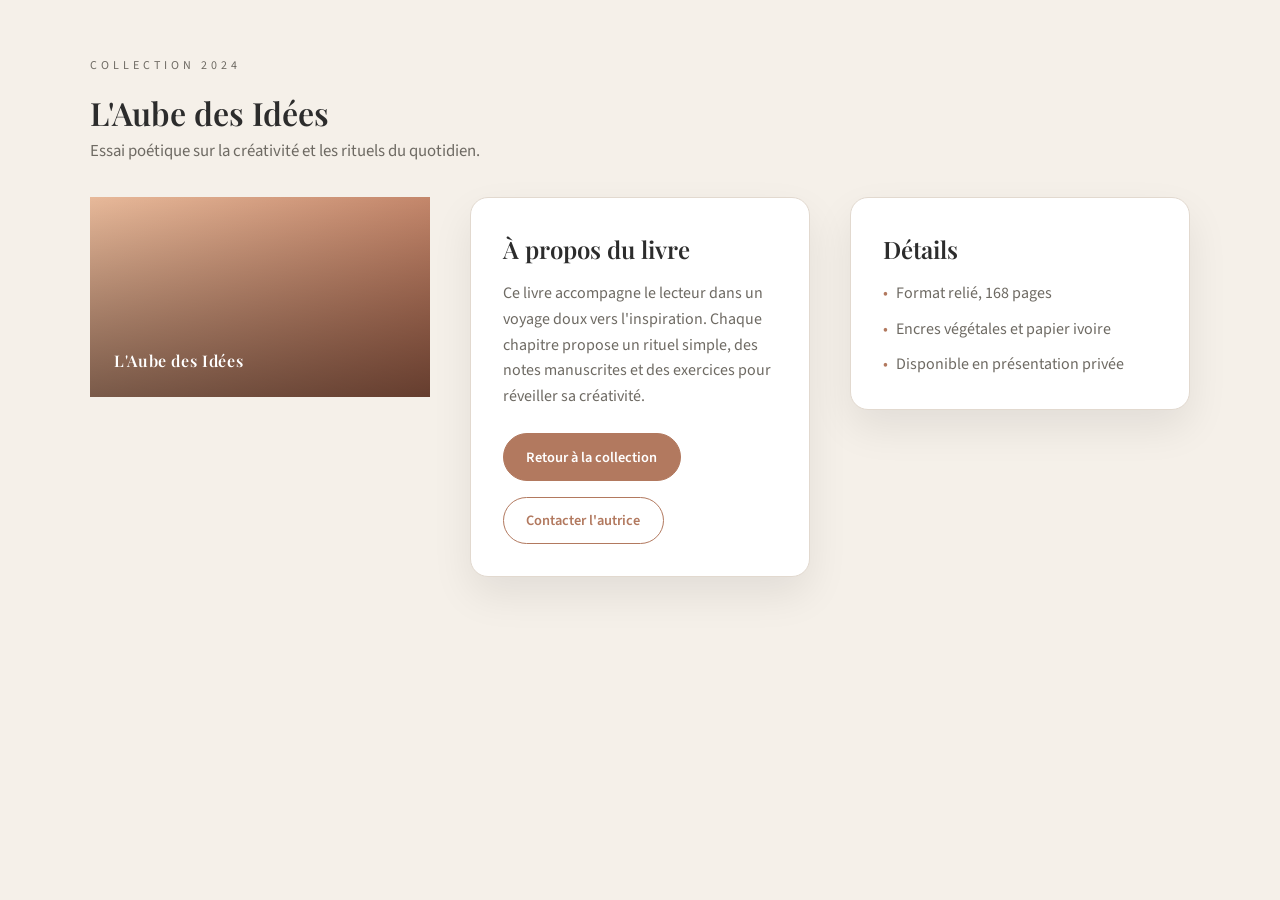
==== book-aube.html @ 6e422a19 "Normalize relative links for static hosting" ====
<!DOCTYPE html>
<html lang="en">
  <head>
    <meta charset="UTF-8" />
    <meta name="viewport" content="width=device-width, initial-scale=1.0" />
    <title>L'Aube des Idées | Book Detail</title>
    <link rel="stylesheet" href="./styles.css" />
    <link rel="preconnect" href="https://fonts.googleapis.com" />
    <link rel="preconnect" href="https://fonts.gstatic.com" crossorigin />
    <link
      href="https://fonts.googleapis.com/css2?family=Playfair+Display:wght@400;600&family=Source+Sans+3:wght@300;400;600&display=swap"
      rel="stylesheet"
    />
  </head>
  <body>
    <header class="detail-header">
      <div class="wrapper">
        <p class="eyebrow">Collection 2024</p>
        <h1>L'Aube des Idées</h1>
        <p class="subhead">Essai poétique sur la créativité et les rituels du quotidien.</p>
      </div>
    </header>

    <main class="wrapper">
      <section class="detail-grid">
        <div class="book-cover cover-aube" aria-hidden="true">
          <span class="cover-label">L'Aube des Idées</span>
        </div>
        <div class="detail-card">
          <h2>À propos du livre</h2>
          <p>
            Ce livre accompagne le lecteur dans un voyage doux vers l'inspiration. Chaque chapitre
            propose un rituel simple, des notes manuscrites et des exercices pour réveiller sa
            créativité.
          </p>
          <div class="detail-actions">
            <a class="button primary" href="./index.html">Retour à la collection</a>
            <a class="button" href="mailto:bonjour@example.com">Contacter l'autrice</a>
          </div>
        </div>
        <div class="detail-card">
          <h2>Détails</h2>
          <ul class="note-list">
            <li>Format relié, 168 pages</li>
            <li>Encres végétales et papier ivoire</li>
            <li>Disponible en présentation privée</li>
          </ul>
        </div>
      </section>
    </main>
  </body>
</html>
---- styles.css ----
:root {
  color-scheme: light;
  --cream: #f5f0e9;
  --ink: #2c2c2c;
  --muted: #6e6a63;
  --accent: #b2795f;
  --border: #e2d9cf;
  --card-bg: #ffffff;
  --shadow: 0 18px 40px rgba(0, 0, 0, 0.08);
}

* {
  box-sizing: border-box;
  margin: 0;
  padding: 0;
}

body {
  font-family: "Source Sans 3", sans-serif;
  background: var(--cream);
  color: var(--ink);
  line-height: 1.6;
}

h1,
h2 {
  font-family: "Playfair Display", serif;
  font-weight: 600;
}

.wrapper {
  width: min(1100px, 92vw);
  margin: 0 auto;
}

.site-header {
  padding: 4rem 0 2.5rem;
  border-bottom: 1px solid var(--border);
}

.eyebrow {
  text-transform: uppercase;
  letter-spacing: 0.25rem;
  font-size: 0.75rem;
  color: var(--muted);
  margin-bottom: 0.75rem;
}

.site-header h1 {
  font-size: clamp(2.4rem, 4vw, 3.4rem);
  margin-bottom: 1rem;
}

.subhead {
  max-width: 640px;
  color: var(--muted);
  font-size: 1.05rem;
}

.page-layout {
  display: grid;
  grid-template-columns: minmax(220px, 260px) 1fr;
  gap: 2.5rem;
  padding: 2.5rem 0 4rem;
  align-items: start;
}

.filter-panel {
  background: var(--card-bg);
  border-radius: 20px;
  border: 1px solid var(--border);
  padding: 1.8rem;
  box-shadow: var(--shadow);
  display: grid;
  gap: 1.5rem;
}

.filter-panel h2 {
  font-size: 1.1rem;
  font-family: "Playfair Display", serif;
  margin-bottom: 0.4rem;
}

.filter-panel ul {
  list-style: none;
  display: grid;
  gap: 0.5rem;
  color: var(--muted);
}

.panel-note {
  background: var(--cream);
  border-radius: 14px;
  padding: 1rem;
  color: var(--muted);
  font-size: 0.95rem;
}

.collection {
  display: grid;
  gap: 1.5rem;
}

.collection-header {
  display: flex;
  justify-content: space-between;
  color: var(--muted);
  font-size: 0.95rem;
  text-transform: uppercase;
  letter-spacing: 0.08rem;
}

.card-grid {
  display: grid;
  grid-template-columns: repeat(auto-fit, minmax(230px, 1fr));
  gap: 2rem;
}

.book-card {
  background: var(--card-bg);
  border-radius: 18px;
  border: 1px solid var(--border);
  box-shadow: var(--shadow);
  overflow: hidden;
  transition: transform 0.3s ease, box-shadow 0.3s ease;
}

.book-card:hover {
  transform: translateY(-6px);
  box-shadow: 0 25px 50px rgba(0, 0, 0, 0.12);
}

.card-link {
  color: inherit;
  text-decoration: none;
  display: flex;
  flex-direction: column;
  height: 100%;
}

.book-cover {
  height: 200px;
  display: flex;
  align-items: flex-end;
  padding: 1.5rem;
  color: #fff;
  font-weight: 600;
  font-family: "Playfair Display", serif;
  letter-spacing: 0.04rem;
  position: relative;
}

.book-cover::after {
  content: "";
  position: absolute;
  inset: 0;
  background: linear-gradient(180deg, rgba(0, 0, 0, 0.05), rgba(0, 0, 0, 0.45));
}

.cover-label {
  position: relative;
  z-index: 1;
}

.cover-aube {
  background: linear-gradient(135deg, #f4c3a2, #b86f54);
}

.cover-brise {
  background: linear-gradient(135deg, #9bc9c0, #3d6d66);
}

.cover-constellations {
  background: linear-gradient(135deg, #b7b7e1, #54547a);
}

.cover-escale {
  background: linear-gradient(135deg, #a0b8e0, #37558f);
}

.cover-jardin {
  background: linear-gradient(135deg, #c6d7a4, #6a7b3d);
}

.cover-vela {
  background: linear-gradient(135deg, #f0d3c2, #91514d);
}

.cover-secret {
  background: linear-gradient(135deg, #f0c5d6, #8c4a6a);
}

.card-body {
  padding: 1.5rem;
  display: grid;
  gap: 0.85rem;
}

.card-body h2 {
  font-size: 1.4rem;
}

.card-body p {
  color: var(--muted);
  font-size: 0.98rem;
}

.cta {
  color: var(--accent);
  font-weight: 600;
  text-transform: uppercase;
  font-size: 0.8rem;
  letter-spacing: 0.08rem;
}

.site-footer {
  padding: 2rem 0 3rem;
  border-top: 1px solid var(--border);
  color: var(--muted);
  font-size: 0.95rem;
}

.detail-header {
  padding: 3.5rem 0 2rem;
}

.detail-grid {
  display: grid;
  grid-template-columns: repeat(auto-fit, minmax(260px, 1fr));
  gap: 2.5rem;
  align-items: start;
}

.detail-card {
  border-radius: 18px;
  border: 1px solid var(--border);
  background: var(--card-bg);
  padding: 2rem;
  box-shadow: var(--shadow);
}

.detail-card h2 {
  margin-bottom: 0.8rem;
}

.detail-card p {
  color: var(--muted);
}

.detail-actions {
  margin-top: 1.5rem;
  display: flex;
  gap: 1rem;
  flex-wrap: wrap;
}

.button {
  display: inline-flex;
  align-items: center;
  justify-content: center;
  padding: 0.7rem 1.4rem;
  border-radius: 999px;
  border: 1px solid var(--accent);
  color: var(--accent);
  text-decoration: none;
  font-weight: 600;
  font-size: 0.9rem;
}

.button.primary {
  background: var(--accent);
  color: #fff;
}

.note-list {
  list-style: none;
  display: grid;
  gap: 0.6rem;
  color: var(--muted);
  padding-left: 0;
}

.note-list li::before {
  content: "•";
  color: var(--accent);
  margin-right: 0.5rem;
}

@media (max-width: 640px) {
  .site-header {
    padding-top: 3rem;
  }

  .page-layout {
    grid-template-columns: 1fr;
  }

  .collection-header {
    flex-direction: column;
    gap: 0.4rem;
  }

  .book-cover {
    height: 180px;
  }
}
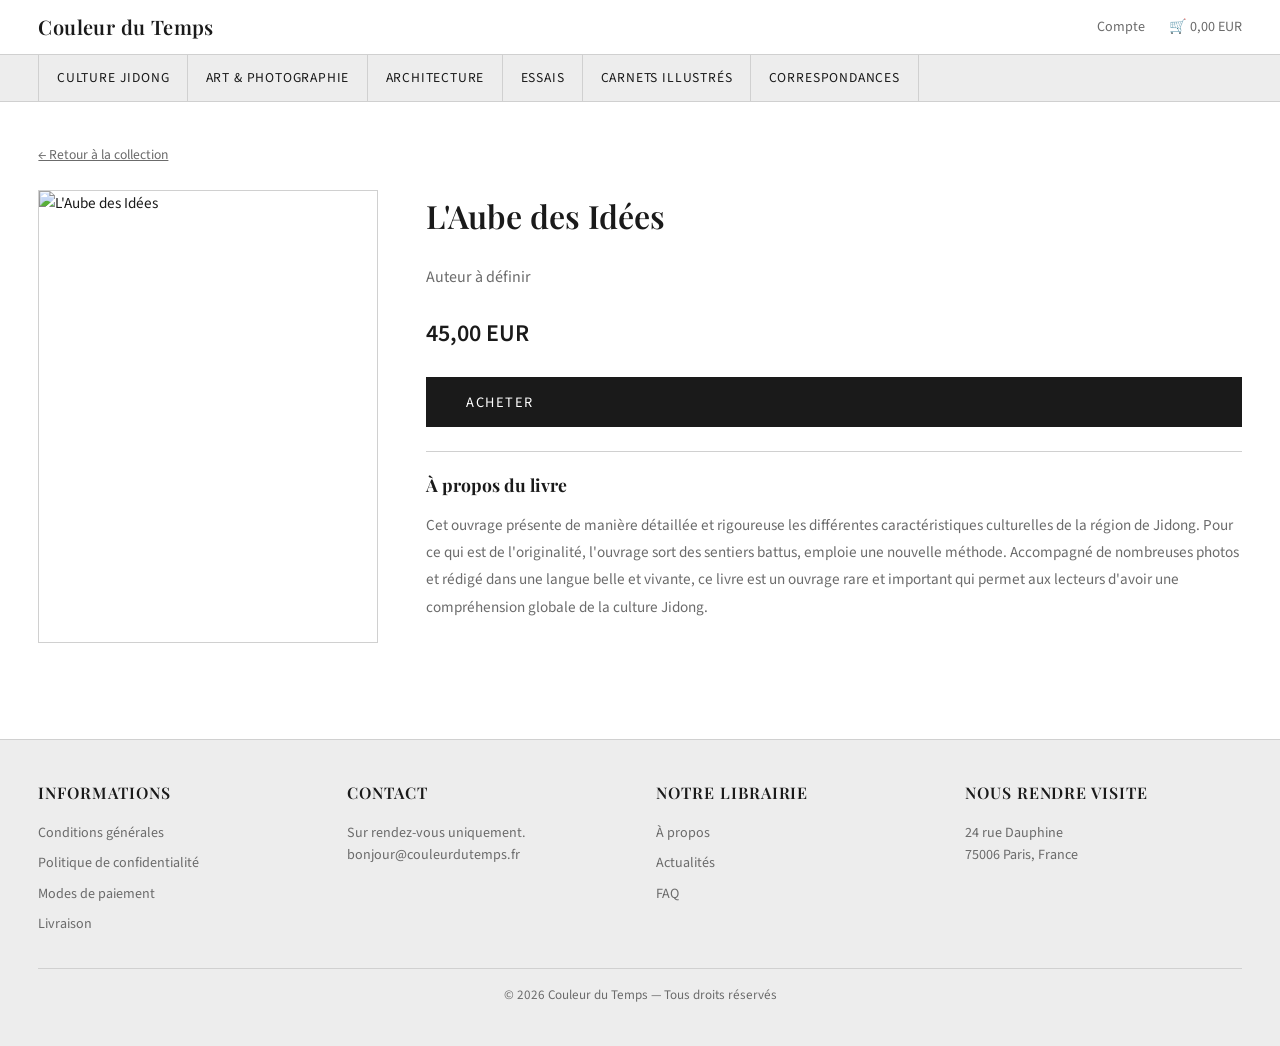
==== commit 69805edd: "feat: redesign all book detail pages" ====
--- a/book-aube.html
+++ b/book-aube.html
@@ -1,52 +1,85 @@
 <!DOCTYPE html>
-<html lang="en">
+<html lang="fr">
   <head>
     <meta charset="UTF-8" />
     <meta name="viewport" content="width=device-width, initial-scale=1.0" />
-    <title>L'Aube des Idées | Book Detail</title>
+    <title>L'Aube des Idées | Couleur du Temps</title>
     <link rel="stylesheet" href="./styles.css" />
     <link rel="preconnect" href="https://fonts.googleapis.com" />
     <link rel="preconnect" href="https://fonts.gstatic.com" crossorigin />
-    <link
-      href="https://fonts.googleapis.com/css2?family=Playfair+Display:wght@400;600&family=Source+Sans+3:wght@300;400;600&display=swap"
-      rel="stylesheet"
-    />
+    <link href="https://fonts.googleapis.com/css2?family=Playfair+Display:wght@400;600&family=Source+Sans+3:wght@300;400;600&display=swap" rel="stylesheet" />
   </head>
   <body>
-    <header class="detail-header">
+    <header class="top-bar">
       <div class="wrapper">
-        <p class="eyebrow">Collection 2024</p>
-        <h1>L'Aube des Idées</h1>
-        <p class="subhead">Essai poétique sur la créativité et les rituels du quotidien.</p>
+        <a href="./index.html" class="site-name">Couleur du Temps</a>
+        <div class="top-actions">
+          <span>Compte</span>
+          <span class="cart">🛒 0,00 EUR</span>
+        </div>
       </div>
     </header>
-
-    <main class="wrapper">
-      <section class="detail-grid">
-        <div class="book-cover cover-aube" aria-hidden="true">
-          <span class="cover-label">L'Aube des Idées</span>
-        </div>
-        <div class="detail-card">
-          <h2>À propos du livre</h2>
-          <p>
-            Ce livre accompagne le lecteur dans un voyage doux vers l'inspiration. Chaque chapitre
-            propose un rituel simple, des notes manuscrites et des exercices pour réveiller sa
-            créativité.
-          </p>
-          <div class="detail-actions">
-            <a class="button primary" href="./index.html">Retour à la collection</a>
-            <a class="button" href="mailto:bonjour@example.com">Contacter l'autrice</a>
+    <nav class="site-nav">
+      <div class="wrapper">
+        <a href="./index.html">Culture Jidong</a>
+        <a href="./index.html">Art &amp; Photographie</a>
+        <a href="./index.html">Architecture</a>
+        <a href="./index.html">Essais</a>
+        <a href="./index.html">Carnets illustrés</a>
+        <a href="./index.html">Correspondances</a>
+      </div>
+    </nav>
+    <main class="detail-section">
+      <div class="wrapper">
+        <a href="./index.html" class="back-link">← Retour à la collection</a>
+        <div class="detail-layout">
+          <div class="detail-cover">
+            <img src="./cover-aube.png" alt="L'Aube des Idées" style="object-position: center 30%;" />
+          </div>
+          <div class="detail-info">
+            <h1>L'Aube des Idées</h1>
+            <p class="author">Auteur à définir</p>
+            <p class="price">45,00 EUR</p>
+            <span class="btn-acheter-lg">Acheter</span>
+            <div class="detail-description">
+              <h2>À propos du livre</h2>
+              <p>Cet ouvrage présente de manière détaillée et rigoureuse les différentes caractéristiques culturelles de la région de Jidong. Pour ce qui est de l'originalité, l'ouvrage sort des sentiers battus, emploie une nouvelle méthode. Accompagné de nombreuses photos et rédigé dans une langue belle et vivante, ce livre est un ouvrage rare et important qui permet aux lecteurs d'avoir une compréhension globale de la culture Jidong.</p>
+            </div>
           </div>
         </div>
-        <div class="detail-card">
-          <h2>Détails</h2>
-          <ul class="note-list">
-            <li>Format relié, 168 pages</li>
-            <li>Encres végétales et papier ivoire</li>
-            <li>Disponible en présentation privée</li>
-          </ul>
+      </div>
+    </main>
+    <footer class="site-footer">
+      <div class="wrapper">
+        <div class="footer-grid">
+          <div class="footer-col">
+            <h3>Informations</h3>
+            <ul>
+              <li>Conditions générales</li>
+              <li>Politique de confidentialité</li>
+              <li>Modes de paiement</li>
+              <li>Livraison</li>
+            </ul>
+          </div>
+          <div class="footer-col">
+            <h3>Contact</h3>
+            <p>Sur rendez-vous uniquement.<br />bonjour@couleurdutemps.fr</p>
+          </div>
+          <div class="footer-col">
+            <h3>Notre Librairie</h3>
+            <ul>
+              <li>À propos</li>
+              <li>Actualités</li>
+              <li>FAQ</li>
+            </ul>
+          </div>
+          <div class="footer-col">
+            <h3>Nous Rendre Visite</h3>
+            <p>24 rue Dauphine<br />75006 Paris, France</p>
+          </div>
         </div>
-      </section>
-    </main>
+        <div class="footer-bottom">© 2026 Couleur du Temps — Tous droits réservés</div>
+      </div>
+    </footer>
   </body>
 </html>
--- a/styles.css
+++ b/styles.css
@@ -1,306 +1,302 @@
+/* ===== DESIGN TOKENS ===== */
 :root {
-  color-scheme: light;
-  --cream: #f5f0e9;
-  --ink: #2c2c2c;
-  --muted: #6e6a63;
-  --accent: #b2795f;
-  --border: #e2d9cf;
-  --card-bg: #ffffff;
-  --shadow: 0 18px 40px rgba(0, 0, 0, 0.08);
-}
-
-* {
-  box-sizing: border-box;
-  margin: 0;
-  padding: 0;
-}
+  --white: #ffffff;
+  --gray-light: #ededed;
+  --gray-mid: #d0d0d0;
+  --gray-dark: #6b6b6b;
+  --ink: #1a1a1a;
+  --max-w: 1290px;
+  --font-serif: "Playfair Display", serif;
+  --font-sans: "Source Sans 3", sans-serif;
+}
+
+/* ===== RESET ===== */
+*, *::before, *::after { box-sizing: border-box; margin: 0; padding: 0; }
 
 body {
-  font-family: "Source Sans 3", sans-serif;
-  background: var(--cream);
+  font-family: var(--font-sans);
+  background: var(--white);
   color: var(--ink);
+  font-size: 0.95rem;
   line-height: 1.6;
 }
 
-h1,
-h2 {
-  font-family: "Playfair Display", serif;
-  font-weight: 600;
-}
-
+a { color: inherit; text-decoration: none; }
+
+img { display: block; width: 100%; object-fit: cover; }
+
+/* ===== WRAPPER ===== */
 .wrapper {
-  width: min(1100px, 92vw);
+  width: min(var(--max-w), 94vw);
   margin: 0 auto;
 }
 
-.site-header {
-  padding: 4rem 0 2.5rem;
-  border-bottom: 1px solid var(--border);
-}
-
-.eyebrow {
-  text-transform: uppercase;
-  letter-spacing: 0.25rem;
-  font-size: 0.75rem;
-  color: var(--muted);
+/* ===== TOP BAR ===== */
+.top-bar {
+  border-bottom: 1px solid var(--gray-mid);
+  padding: 0.7rem 0;
+}
+.top-bar .wrapper {
+  display: flex;
+  align-items: center;
+  justify-content: space-between;
+  gap: 1rem;
+}
+.top-bar .site-name {
+  font-family: var(--font-serif);
+  font-size: 1.25rem;
+  font-weight: 600;
+  letter-spacing: 0.02em;
+}
+.top-bar .top-actions {
+  display: flex;
+  align-items: center;
+  gap: 1.5rem;
+  font-size: 0.88rem;
+  color: var(--gray-dark);
+}
+.top-bar .cart {
+  display: flex;
+  align-items: center;
+  gap: 0.4rem;
+}
+
+/* ===== NAV ===== */
+.site-nav {
+  background: var(--gray-light);
+  border-bottom: 1px solid var(--gray-mid);
+}
+.site-nav .wrapper {
+  display: flex;
+  align-items: center;
+  overflow-x: auto;
+  gap: 0;
+}
+.site-nav a {
+  display: block;
+  padding: 0.75rem 1.1rem;
+  font-size: 0.85rem;
+  text-transform: uppercase;
+  letter-spacing: 0.06em;
+  white-space: nowrap;
+  color: var(--ink);
+  border-right: 1px solid var(--gray-mid);
+  transition: background 0.2s;
+}
+.site-nav a:first-child { border-left: 1px solid var(--gray-mid); }
+.site-nav a:hover { background: var(--gray-mid); }
+
+/* ===== HERO ===== */
+.hero {
+  background: var(--gray-light);
+  padding: 2.5rem 0;
+  text-align: center;
+  border-bottom: 1px solid var(--gray-mid);
+}
+.hero h1 {
+  font-family: var(--font-serif);
+  font-size: clamp(1.6rem, 3vw, 2.4rem);
+  font-weight: 600;
+  text-transform: uppercase;
+  letter-spacing: 0.08em;
+}
+
+/* ===== PRODUCT GRID ===== */
+.collection-section {
+  padding: 2.5rem 0 4rem;
+}
+.collection-section h2 {
+  font-family: var(--font-serif);
+  font-size: 1.3rem;
+  font-weight: 600;
+  margin-bottom: 1.5rem;
+  padding-bottom: 0.5rem;
+  border-bottom: 1px solid var(--gray-mid);
+}
+.product-grid {
+  display: grid;
+  grid-template-columns: repeat(4, 1fr);
+  gap: 1.5rem;
+}
+.product-card {
+  border: 1px solid var(--gray-mid);
+  background: var(--white);
+  display: flex;
+  flex-direction: column;
+}
+.product-card .cover {
+  aspect-ratio: 3/4;
+  background: var(--gray-light);
+  overflow: hidden;
+}
+.product-card .cover img {
+  width: 100%;
+  height: 100%;
+  object-fit: cover;
+  transition: transform 0.3s ease;
+}
+.product-card:hover .cover img {
+  transform: scale(1.03);
+}
+.product-card .card-info {
+  padding: 0.9rem;
+  display: flex;
+  flex-direction: column;
+  gap: 0.4rem;
+  flex: 1;
+}
+.product-card .card-title {
+  font-family: var(--font-serif);
+  font-size: 0.95rem;
+  font-weight: 600;
+  line-height: 1.3;
+}
+.product-card .card-author {
+  font-size: 0.85rem;
+  color: var(--gray-dark);
+}
+.product-card .card-price {
+  font-size: 1rem;
+  font-weight: 600;
+  margin-top: auto;
+  padding-top: 0.5rem;
+}
+.product-card .btn-acheter {
+  display: block;
+  background: var(--ink);
+  color: var(--white);
+  text-align: center;
+  padding: 0.6rem 1rem;
+  font-size: 0.85rem;
+  text-transform: uppercase;
+  letter-spacing: 0.08em;
+  margin: 0.9rem;
+  margin-top: 0;
+  cursor: default;
+  transition: background 0.2s;
+}
+.product-card .btn-acheter:hover { background: #333; }
+
+/* ===== DETAIL PAGE ===== */
+.detail-section {
+  padding: 2.5rem 0 4rem;
+}
+.detail-layout {
+  display: grid;
+  grid-template-columns: 340px 1fr;
+  gap: 3rem;
+  align-items: start;
+}
+.detail-cover {
+  border: 1px solid var(--gray-mid);
+  aspect-ratio: 3/4;
+  overflow: hidden;
+}
+.detail-cover img {
+  width: 100%;
+  height: 100%;
+  object-fit: cover;
+}
+.detail-cover.placeholder {
+  background: var(--gray-light);
+}
+.detail-info { display: grid; gap: 1.5rem; }
+.detail-info h1 {
+  font-family: var(--font-serif);
+  font-size: clamp(1.5rem, 2.5vw, 2rem);
+  font-weight: 600;
+}
+.detail-info .author {
+  font-size: 1rem;
+  color: var(--gray-dark);
+}
+.detail-info .price {
+  font-size: 1.5rem;
+  font-weight: 600;
+}
+.btn-acheter-lg {
+  display: inline-block;
+  background: var(--ink);
+  color: var(--white);
+  padding: 0.85rem 2.5rem;
+  font-size: 0.9rem;
+  text-transform: uppercase;
+  letter-spacing: 0.1em;
+  cursor: default;
+  transition: background 0.2s;
+}
+.btn-acheter-lg:hover { background: #333; }
+.detail-description {
+  border-top: 1px solid var(--gray-mid);
+  padding-top: 1.2rem;
+}
+.detail-description h2 {
+  font-family: var(--font-serif);
+  font-size: 1.1rem;
   margin-bottom: 0.75rem;
 }
-
-.site-header h1 {
-  font-size: clamp(2.4rem, 4vw, 3.4rem);
+.detail-description p {
+  color: var(--gray-dark);
+  line-height: 1.8;
+}
+.back-link {
+  display: inline-block;
+  font-size: 0.85rem;
+  color: var(--gray-dark);
+  text-decoration: underline;
+  margin-bottom: 1.5rem;
+}
+.back-link:hover { color: var(--ink); }
+
+/* ===== FOOTER ===== */
+.site-footer {
+  background: var(--gray-light);
+  border-top: 1px solid var(--gray-mid);
+  padding: 2.5rem 0;
+  margin-top: 2rem;
+}
+.footer-grid {
+  display: grid;
+  grid-template-columns: repeat(4, 1fr);
+  gap: 2rem;
+}
+.footer-col h3 {
+  font-family: var(--font-serif);
+  font-size: 1rem;
+  font-weight: 600;
   margin-bottom: 1rem;
-}
-
-.subhead {
-  max-width: 640px;
-  color: var(--muted);
-  font-size: 1.05rem;
-}
-
-.page-layout {
-  display: grid;
-  grid-template-columns: minmax(220px, 260px) 1fr;
-  gap: 2.5rem;
-  padding: 2.5rem 0 4rem;
-  align-items: start;
-}
-
-.filter-panel {
-  background: var(--card-bg);
-  border-radius: 20px;
-  border: 1px solid var(--border);
-  padding: 1.8rem;
-  box-shadow: var(--shadow);
-  display: grid;
-  gap: 1.5rem;
-}
-
-.filter-panel h2 {
-  font-size: 1.1rem;
-  font-family: "Playfair Display", serif;
-  margin-bottom: 0.4rem;
-}
-
-.filter-panel ul {
+  text-transform: uppercase;
+  letter-spacing: 0.06em;
+}
+.footer-col ul {
   list-style: none;
   display: grid;
   gap: 0.5rem;
-  color: var(--muted);
-}
-
-.panel-note {
-  background: var(--cream);
-  border-radius: 14px;
-  padding: 1rem;
-  color: var(--muted);
-  font-size: 0.95rem;
-}
-
-.collection {
-  display: grid;
-  gap: 1.5rem;
-}
-
-.collection-header {
-  display: flex;
-  justify-content: space-between;
-  color: var(--muted);
-  font-size: 0.95rem;
-  text-transform: uppercase;
-  letter-spacing: 0.08rem;
-}
-
-.card-grid {
-  display: grid;
-  grid-template-columns: repeat(auto-fit, minmax(230px, 1fr));
-  gap: 2rem;
-}
-
-.book-card {
-  background: var(--card-bg);
-  border-radius: 18px;
-  border: 1px solid var(--border);
-  box-shadow: var(--shadow);
-  overflow: hidden;
-  transition: transform 0.3s ease, box-shadow 0.3s ease;
-}
-
-.book-card:hover {
-  transform: translateY(-6px);
-  box-shadow: 0 25px 50px rgba(0, 0, 0, 0.12);
-}
-
-.card-link {
-  color: inherit;
-  text-decoration: none;
-  display: flex;
-  flex-direction: column;
-  height: 100%;
-}
-
-.book-cover {
-  height: 200px;
-  display: flex;
-  align-items: flex-end;
-  padding: 1.5rem;
-  color: #fff;
-  font-weight: 600;
-  font-family: "Playfair Display", serif;
-  letter-spacing: 0.04rem;
-  position: relative;
-}
-
-.book-cover::after {
-  content: "";
-  position: absolute;
-  inset: 0;
-  background: linear-gradient(180deg, rgba(0, 0, 0, 0.05), rgba(0, 0, 0, 0.45));
-}
-
-.cover-label {
-  position: relative;
-  z-index: 1;
-}
-
-.cover-aube {
-  background: linear-gradient(135deg, #f4c3a2, #b86f54);
-}
-
-.cover-brise {
-  background: linear-gradient(135deg, #9bc9c0, #3d6d66);
-}
-
-.cover-constellations {
-  background: linear-gradient(135deg, #b7b7e1, #54547a);
-}
-
-.cover-escale {
-  background: linear-gradient(135deg, #a0b8e0, #37558f);
-}
-
-.cover-jardin {
-  background: linear-gradient(135deg, #c6d7a4, #6a7b3d);
-}
-
-.cover-vela {
-  background: linear-gradient(135deg, #f0d3c2, #91514d);
-}
-
-.cover-secret {
-  background: linear-gradient(135deg, #f0c5d6, #8c4a6a);
-}
-
-.card-body {
-  padding: 1.5rem;
-  display: grid;
-  gap: 0.85rem;
-}
-
-.card-body h2 {
-  font-size: 1.4rem;
-}
-
-.card-body p {
-  color: var(--muted);
-  font-size: 0.98rem;
-}
-
-.cta {
-  color: var(--accent);
-  font-weight: 600;
-  text-transform: uppercase;
-  font-size: 0.8rem;
-  letter-spacing: 0.08rem;
-}
-
-.site-footer {
-  padding: 2rem 0 3rem;
-  border-top: 1px solid var(--border);
-  color: var(--muted);
-  font-size: 0.95rem;
-}
-
-.detail-header {
-  padding: 3.5rem 0 2rem;
-}
-
-.detail-grid {
-  display: grid;
-  grid-template-columns: repeat(auto-fit, minmax(260px, 1fr));
-  gap: 2.5rem;
-  align-items: start;
-}
-
-.detail-card {
-  border-radius: 18px;
-  border: 1px solid var(--border);
-  background: var(--card-bg);
-  padding: 2rem;
-  box-shadow: var(--shadow);
-}
-
-.detail-card h2 {
-  margin-bottom: 0.8rem;
-}
-
-.detail-card p {
-  color: var(--muted);
-}
-
-.detail-actions {
-  margin-top: 1.5rem;
-  display: flex;
-  gap: 1rem;
-  flex-wrap: wrap;
-}
-
-.button {
-  display: inline-flex;
-  align-items: center;
-  justify-content: center;
-  padding: 0.7rem 1.4rem;
-  border-radius: 999px;
-  border: 1px solid var(--accent);
-  color: var(--accent);
-  text-decoration: none;
-  font-weight: 600;
-  font-size: 0.9rem;
-}
-
-.button.primary {
-  background: var(--accent);
-  color: #fff;
-}
-
-.note-list {
-  list-style: none;
-  display: grid;
-  gap: 0.6rem;
-  color: var(--muted);
-  padding-left: 0;
-}
-
-.note-list li::before {
-  content: "•";
-  color: var(--accent);
-  margin-right: 0.5rem;
-}
-
-@media (max-width: 640px) {
-  .site-header {
-    padding-top: 3rem;
-  }
-
-  .page-layout {
-    grid-template-columns: 1fr;
-  }
-
-  .collection-header {
-    flex-direction: column;
-    gap: 0.4rem;
-  }
-
-  .book-cover {
-    height: 180px;
-  }
-}
+}
+.footer-col ul li,
+.footer-col p {
+  font-size: 0.88rem;
+  color: var(--gray-dark);
+  line-height: 1.6;
+}
+.footer-bottom {
+  border-top: 1px solid var(--gray-mid);
+  margin-top: 2rem;
+  padding-top: 1rem;
+  text-align: center;
+  font-size: 0.82rem;
+  color: var(--gray-dark);
+}
+
+/* ===== RESPONSIVE ===== */
+@media (max-width: 900px) {
+  .product-grid { grid-template-columns: repeat(2, 1fr); }
+  .footer-grid { grid-template-columns: repeat(2, 1fr); }
+  .detail-layout { grid-template-columns: 1fr; }
+  .detail-cover { max-width: 340px; }
+}
+@media (max-width: 560px) {
+  .product-grid { grid-template-columns: 1fr; }
+  .footer-grid { grid-template-columns: 1fr; }
+  .top-bar .site-name { font-size: 1rem; }
+}
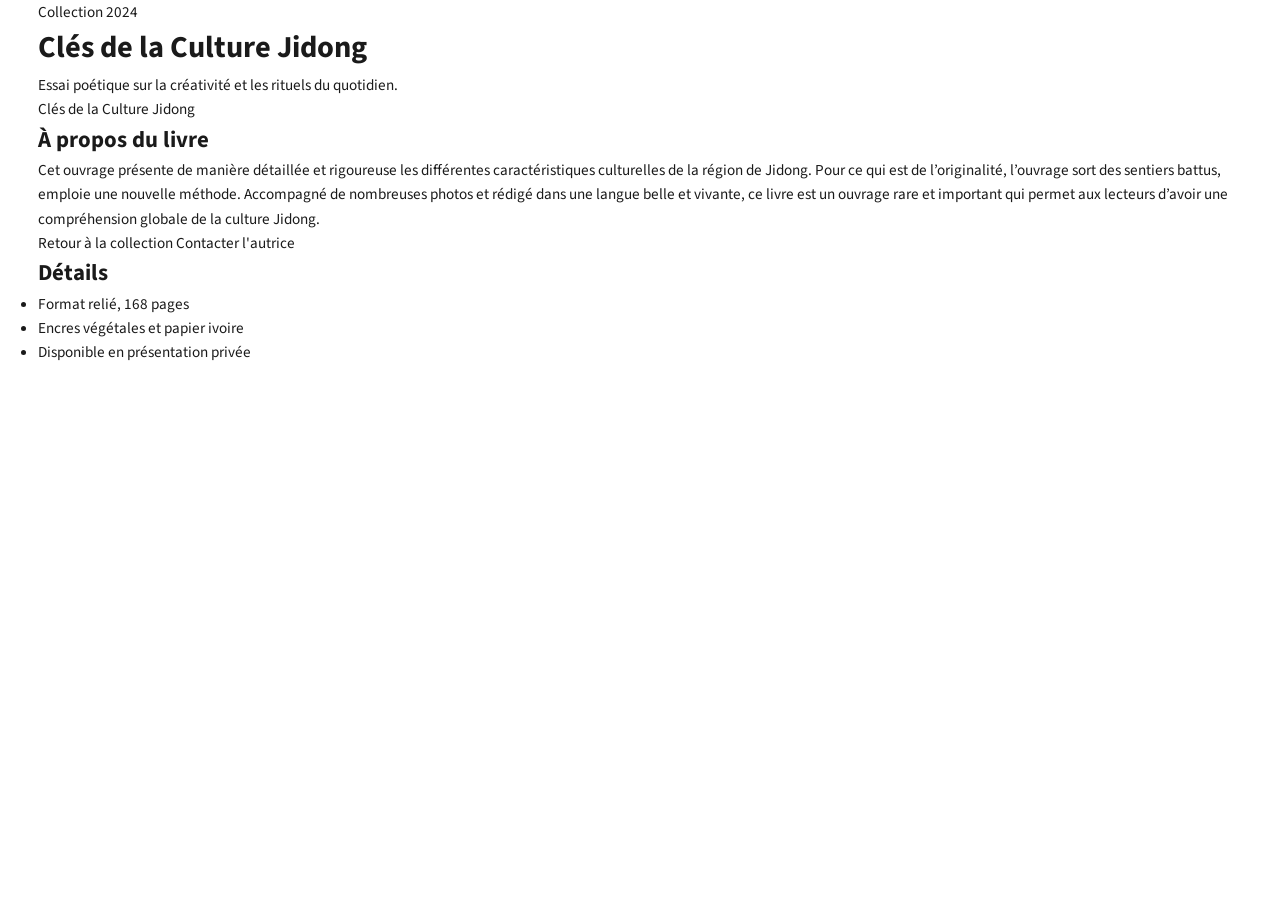
==== commit 4165297e: "change title name" ====
--- a/book-aube.html
+++ b/book-aube.html
@@ -1,85 +1,53 @@
 <!DOCTYPE html>
-<html lang="fr">
+<html lang="en">
   <head>
     <meta charset="UTF-8" />
     <meta name="viewport" content="width=device-width, initial-scale=1.0" />
-    <title>L'Aube des Idées | Couleur du Temps</title>
+    <title>Clés de la Culture Jidong | Book Detail</title>
     <link rel="stylesheet" href="./styles.css" />
     <link rel="preconnect" href="https://fonts.googleapis.com" />
     <link rel="preconnect" href="https://fonts.gstatic.com" crossorigin />
-    <link href="https://fonts.googleapis.com/css2?family=Playfair+Display:wght@400;600&family=Source+Sans+3:wght@300;400;600&display=swap" rel="stylesheet" />
+    <link
+      href="https://fonts.googleapis.com/css2?family=Playfair+Display:wght@400;600&family=Source+Sans+3:wght@300;400;600&display=swap"
+      rel="stylesheet"
+    />
   </head>
   <body>
-    <header class="top-bar">
+    <header class="detail-header">
       <div class="wrapper">
-        <a href="./index.html" class="site-name">Couleur du Temps</a>
-        <div class="top-actions">
-          <span>Compte</span>
-          <span class="cart">🛒 0,00 EUR</span>
-        </div>
+        <p class="eyebrow">Collection 2024</p>
+        <h1>Clés de la Culture Jidong</h1>
+        <p class="subhead">Essai poétique sur la créativité et les rituels du quotidien.</p>
       </div>
     </header>
-    <nav class="site-nav">
-      <div class="wrapper">
-        <a href="./index.html">Culture Jidong</a>
-        <a href="./index.html">Art &amp; Photographie</a>
-        <a href="./index.html">Architecture</a>
-        <a href="./index.html">Essais</a>
-        <a href="./index.html">Carnets illustrés</a>
-        <a href="./index.html">Correspondances</a>
-      </div>
-    </nav>
-    <main class="detail-section">
-      <div class="wrapper">
-        <a href="./index.html" class="back-link">← Retour à la collection</a>
-        <div class="detail-layout">
-          <div class="detail-cover">
-            <img src="./cover-aube.png" alt="L'Aube des Idées" style="object-position: center 30%;" />
-          </div>
-          <div class="detail-info">
-            <h1>L'Aube des Idées</h1>
-            <p class="author">Auteur à définir</p>
-            <p class="price">45,00 EUR</p>
-            <span class="btn-acheter-lg">Acheter</span>
-            <div class="detail-description">
-              <h2>À propos du livre</h2>
-              <p>Cet ouvrage présente de manière détaillée et rigoureuse les différentes caractéristiques culturelles de la région de Jidong. Pour ce qui est de l'originalité, l'ouvrage sort des sentiers battus, emploie une nouvelle méthode. Accompagné de nombreuses photos et rédigé dans une langue belle et vivante, ce livre est un ouvrage rare et important qui permet aux lecteurs d'avoir une compréhension globale de la culture Jidong.</p>
-            </div>
+
+    <main class="wrapper">
+      <section class="detail-grid">
+        <div class="book-cover cover-aube" aria-hidden="true">
+          <span class="cover-label">Clés de la Culture Jidong</span>
+        </div>
+        <div class="detail-card">
+          <h2>À propos du livre</h2>
+          <p>
+            Cet ouvrage présente de manière détaillée et rigoureuse les différentes caractéristiques culturelles 
+            de la région de Jidong. Pour ce qui est de l’originalité, l’ouvrage sort des sentiers battus, 
+            emploie une nouvelle méthode. Accompagné de nombreuses photos et rédigé dans une langue belle et vivante, 
+            ce livre est un ouvrage rare et important qui permet aux lecteurs d’avoir une compréhension globale de la culture Jidong.
+          </p>
+          <div class="detail-actions">
+            <a class="button primary" href="./index.html">Retour à la collection</a>
+            <a class="button" href="mailto:bonjour@example.com">Contacter l'autrice</a>
           </div>
         </div>
-      </div>
+        <div class="detail-card">
+          <h2>Détails</h2>
+          <ul class="note-list">
+            <li>Format relié, 168 pages</li>
+            <li>Encres végétales et papier ivoire</li>
+            <li>Disponible en présentation privée</li>
+          </ul>
+        </div>
+      </section>
     </main>
-    <footer class="site-footer">
-      <div class="wrapper">
-        <div class="footer-grid">
-          <div class="footer-col">
-            <h3>Informations</h3>
-            <ul>
-              <li>Conditions générales</li>
-              <li>Politique de confidentialité</li>
-              <li>Modes de paiement</li>
-              <li>Livraison</li>
-            </ul>
-          </div>
-          <div class="footer-col">
-            <h3>Contact</h3>
-            <p>Sur rendez-vous uniquement.<br />bonjour@couleurdutemps.fr</p>
-          </div>
-          <div class="footer-col">
-            <h3>Notre Librairie</h3>
-            <ul>
-              <li>À propos</li>
-              <li>Actualités</li>
-              <li>FAQ</li>
-            </ul>
-          </div>
-          <div class="footer-col">
-            <h3>Nous Rendre Visite</h3>
-            <p>24 rue Dauphine<br />75006 Paris, France</p>
-          </div>
-        </div>
-        <div class="footer-bottom">© 2026 Couleur du Temps — Tous droits réservés</div>
-      </div>
-    </footer>
   </body>
 </html>
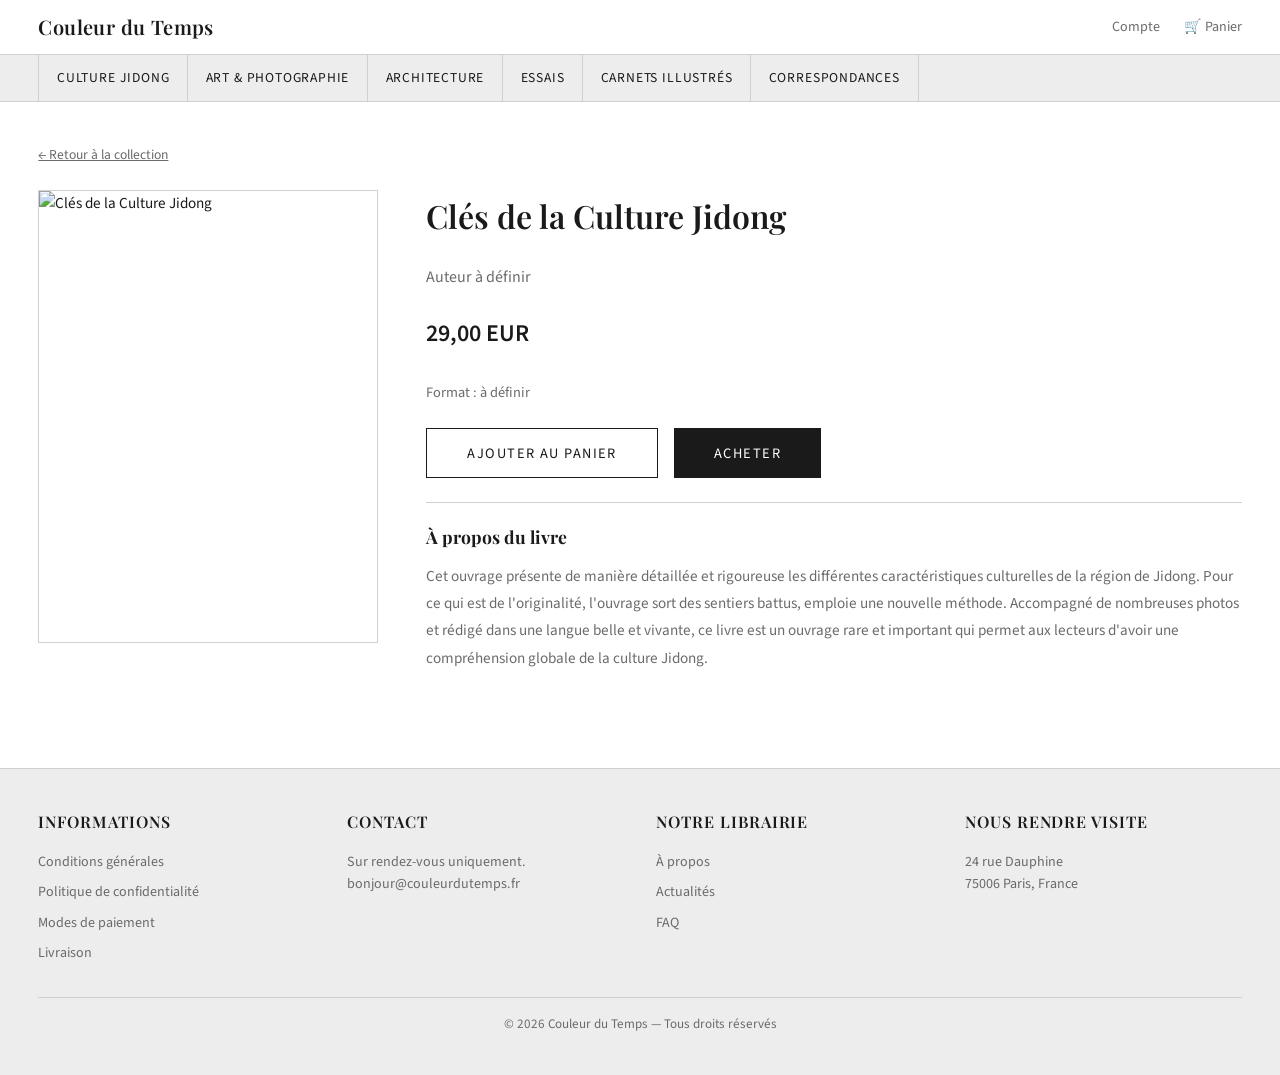
==== commit 323ba130: "Merge pull request #2 from Icybrig/codex/create-a-book-showcase-page Codex/create a book showcase pa" ====
--- a/book-aube.html
+++ b/book-aube.html
@@ -1,53 +1,90 @@
-<!DOCTYPE html>
-<html lang="en">
-  <head>
-    <meta charset="UTF-8" />
-    <meta name="viewport" content="width=device-width, initial-scale=1.0" />
-    <title>Clés de la Culture Jidong | Book Detail</title>
-    <link rel="stylesheet" href="./styles.css" />
-    <link rel="preconnect" href="https://fonts.googleapis.com" />
-    <link rel="preconnect" href="https://fonts.gstatic.com" crossorigin />
-    <link
-      href="https://fonts.googleapis.com/css2?family=Playfair+Display:wght@400;600&family=Source+Sans+3:wght@300;400;600&display=swap"
-      rel="stylesheet"
-    />
-  </head>
-  <body>
-    <header class="detail-header">
-      <div class="wrapper">
-        <p class="eyebrow">Collection 2024</p>
-        <h1>Clés de la Culture Jidong</h1>
-        <p class="subhead">Essai poétique sur la créativité et les rituels du quotidien.</p>
-      </div>
-    </header>
-
-    <main class="wrapper">
-      <section class="detail-grid">
-        <div class="book-cover cover-aube" aria-hidden="true">
-          <span class="cover-label">Clés de la Culture Jidong</span>
-        </div>
-        <div class="detail-card">
-          <h2>À propos du livre</h2>
-          <p>
-            Cet ouvrage présente de manière détaillée et rigoureuse les différentes caractéristiques culturelles 
-            de la région de Jidong. Pour ce qui est de l’originalité, l’ouvrage sort des sentiers battus, 
-            emploie une nouvelle méthode. Accompagné de nombreuses photos et rédigé dans une langue belle et vivante, 
-            ce livre est un ouvrage rare et important qui permet aux lecteurs d’avoir une compréhension globale de la culture Jidong.
-          </p>
-          <div class="detail-actions">
-            <a class="button primary" href="./index.html">Retour à la collection</a>
-            <a class="button" href="mailto:bonjour@example.com">Contacter l'autrice</a>
-          </div>
-        </div>
-        <div class="detail-card">
-          <h2>Détails</h2>
-          <ul class="note-list">
-            <li>Format relié, 168 pages</li>
-            <li>Encres végétales et papier ivoire</li>
-            <li>Disponible en présentation privée</li>
-          </ul>
-        </div>
-      </section>
-    </main>
-  </body>
-</html>
+<!DOCTYPE html>
+<html lang="fr">
+  <head>
+    <meta charset="UTF-8" />
+    <meta name="viewport" content="width=device-width, initial-scale=1.0" />
+    <title>Clés de la Culture Jidong | Couleur du Temps</title>
+    <link rel="stylesheet" href="./styles.css" />
+    <link rel="preconnect" href="https://fonts.googleapis.com" />
+    <link rel="preconnect" href="https://fonts.gstatic.com" crossorigin />
+    <link href="https://fonts.googleapis.com/css2?family=Playfair+Display:wght@400;600&family=Source+Sans+3:wght@300;400;600&display=swap" rel="stylesheet" />
+  </head>
+  <body>
+    <header class="top-bar">
+      <div class="wrapper">
+        <a href="./index.html" class="site-name">Couleur du Temps</a>
+        <div class="top-actions">
+          <span>Compte</span>
+          <a href="./cart.html" id="cart-badge" class="cart">🛒 Panier</a>
+        </div>
+      </div>
+    </header>
+    <nav class="site-nav">
+      <div class="wrapper">
+        <a href="./index.html">Culture Jidong</a>
+        <a href="./index.html">Art &amp; Photographie</a>
+        <a href="./index.html">Architecture</a>
+        <a href="./index.html">Essais</a>
+        <a href="./index.html">Carnets illustrés</a>
+        <a href="./index.html">Correspondances</a>
+      </div>
+    </nav>
+    <main class="detail-section">
+      <div class="wrapper">
+        <a href="./index.html" class="back-link">← Retour à la collection</a>
+        <div class="detail-layout">
+          <div class="detail-cover">
+            <img src="./cover-aube.png" alt="Clés de la Culture Jidong" style="object-position: center 30%;" />
+          </div>
+          <div class="detail-info">
+            <h1>Clés de la Culture Jidong</h1>
+            <p class="author">Auteur à définir</p>
+            <p class="price">29,00 EUR</p>
+            <p class="dimensions">Format : à définir</p>
+            <div class="detail-btn-row">
+              <button class="btn-panier-lg" data-add-to-cart data-titre="Clés de la Culture Jidong" data-prix="29">Ajouter au panier</button>
+              <a class="btn-acheter-lg" href="./checkout.html?titre=Cl%C3%A9s+de+la+Culture+Jidong&prix=29">Acheter</a>
+            </div>
+            <div class="detail-description">
+              <h2>À propos du livre</h2>
+              <p>Cet ouvrage présente de manière détaillée et rigoureuse les différentes caractéristiques culturelles de la région de Jidong. Pour ce qui est de l'originalité, l'ouvrage sort des sentiers battus, emploie une nouvelle méthode. Accompagné de nombreuses photos et rédigé dans une langue belle et vivante, ce livre est un ouvrage rare et important qui permet aux lecteurs d'avoir une compréhension globale de la culture Jidong.</p>
+            </div>
+          </div>
+        </div>
+      </div>
+    </main>
+    <footer class="site-footer">
+      <div class="wrapper">
+        <div class="footer-grid">
+          <div class="footer-col">
+            <h3>Informations</h3>
+            <ul>
+              <li>Conditions générales</li>
+              <li>Politique de confidentialité</li>
+              <li>Modes de paiement</li>
+              <li>Livraison</li>
+            </ul>
+          </div>
+          <div class="footer-col">
+            <h3>Contact</h3>
+            <p>Sur rendez-vous uniquement.<br />bonjour@couleurdutemps.fr</p>
+          </div>
+          <div class="footer-col">
+            <h3>Notre Librairie</h3>
+            <ul>
+              <li>À propos</li>
+              <li>Actualités</li>
+              <li>FAQ</li>
+            </ul>
+          </div>
+          <div class="footer-col">
+            <h3>Nous Rendre Visite</h3>
+            <p>24 rue Dauphine<br />75006 Paris, France</p>
+          </div>
+        </div>
+        <div class="footer-bottom">© 2026 Couleur du Temps — Tous droits réservés</div>
+      </div>
+    </footer>
+  <script src="./cart.js"></script>
+  </body>
+</html>
--- a/styles.css
+++ b/styles.css
@@ -1,302 +1,324 @@
-/* ===== DESIGN TOKENS ===== */
-:root {
-  --white: #ffffff;
-  --gray-light: #ededed;
-  --gray-mid: #d0d0d0;
-  --gray-dark: #6b6b6b;
-  --ink: #1a1a1a;
-  --max-w: 1290px;
-  --font-serif: "Playfair Display", serif;
-  --font-sans: "Source Sans 3", sans-serif;
-}
-
-/* ===== RESET ===== */
-*, *::before, *::after { box-sizing: border-box; margin: 0; padding: 0; }
-
-body {
-  font-family: var(--font-sans);
-  background: var(--white);
-  color: var(--ink);
-  font-size: 0.95rem;
-  line-height: 1.6;
-}
-
-a { color: inherit; text-decoration: none; }
-
-img { display: block; width: 100%; object-fit: cover; }
-
-/* ===== WRAPPER ===== */
-.wrapper {
-  width: min(var(--max-w), 94vw);
-  margin: 0 auto;
-}
-
-/* ===== TOP BAR ===== */
-.top-bar {
-  border-bottom: 1px solid var(--gray-mid);
-  padding: 0.7rem 0;
-}
-.top-bar .wrapper {
-  display: flex;
-  align-items: center;
-  justify-content: space-between;
-  gap: 1rem;
-}
-.top-bar .site-name {
-  font-family: var(--font-serif);
-  font-size: 1.25rem;
-  font-weight: 600;
-  letter-spacing: 0.02em;
-}
-.top-bar .top-actions {
-  display: flex;
-  align-items: center;
-  gap: 1.5rem;
-  font-size: 0.88rem;
-  color: var(--gray-dark);
-}
-.top-bar .cart {
-  display: flex;
-  align-items: center;
-  gap: 0.4rem;
-}
-
-/* ===== NAV ===== */
-.site-nav {
-  background: var(--gray-light);
-  border-bottom: 1px solid var(--gray-mid);
-}
-.site-nav .wrapper {
-  display: flex;
-  align-items: center;
-  overflow-x: auto;
-  gap: 0;
-}
-.site-nav a {
-  display: block;
-  padding: 0.75rem 1.1rem;
-  font-size: 0.85rem;
-  text-transform: uppercase;
-  letter-spacing: 0.06em;
-  white-space: nowrap;
-  color: var(--ink);
-  border-right: 1px solid var(--gray-mid);
-  transition: background 0.2s;
-}
-.site-nav a:first-child { border-left: 1px solid var(--gray-mid); }
-.site-nav a:hover { background: var(--gray-mid); }
-
-/* ===== HERO ===== */
-.hero {
-  background: var(--gray-light);
-  padding: 2.5rem 0;
-  text-align: center;
-  border-bottom: 1px solid var(--gray-mid);
-}
-.hero h1 {
-  font-family: var(--font-serif);
-  font-size: clamp(1.6rem, 3vw, 2.4rem);
-  font-weight: 600;
-  text-transform: uppercase;
-  letter-spacing: 0.08em;
-}
-
-/* ===== PRODUCT GRID ===== */
-.collection-section {
-  padding: 2.5rem 0 4rem;
-}
-.collection-section h2 {
-  font-family: var(--font-serif);
-  font-size: 1.3rem;
-  font-weight: 600;
-  margin-bottom: 1.5rem;
-  padding-bottom: 0.5rem;
-  border-bottom: 1px solid var(--gray-mid);
-}
-.product-grid {
-  display: grid;
-  grid-template-columns: repeat(4, 1fr);
-  gap: 1.5rem;
-}
-.product-card {
-  border: 1px solid var(--gray-mid);
-  background: var(--white);
-  display: flex;
-  flex-direction: column;
-}
-.product-card .cover {
-  aspect-ratio: 3/4;
-  background: var(--gray-light);
-  overflow: hidden;
-}
-.product-card .cover img {
-  width: 100%;
-  height: 100%;
-  object-fit: cover;
-  transition: transform 0.3s ease;
-}
-.product-card:hover .cover img {
-  transform: scale(1.03);
-}
-.product-card .card-info {
-  padding: 0.9rem;
-  display: flex;
-  flex-direction: column;
-  gap: 0.4rem;
-  flex: 1;
-}
-.product-card .card-title {
-  font-family: var(--font-serif);
-  font-size: 0.95rem;
-  font-weight: 600;
-  line-height: 1.3;
-}
-.product-card .card-author {
-  font-size: 0.85rem;
-  color: var(--gray-dark);
-}
-.product-card .card-price {
-  font-size: 1rem;
-  font-weight: 600;
-  margin-top: auto;
-  padding-top: 0.5rem;
-}
-.product-card .btn-acheter {
-  display: block;
-  background: var(--ink);
-  color: var(--white);
-  text-align: center;
-  padding: 0.6rem 1rem;
-  font-size: 0.85rem;
-  text-transform: uppercase;
-  letter-spacing: 0.08em;
-  margin: 0.9rem;
-  margin-top: 0;
-  cursor: default;
-  transition: background 0.2s;
-}
-.product-card .btn-acheter:hover { background: #333; }
-
-/* ===== DETAIL PAGE ===== */
-.detail-section {
-  padding: 2.5rem 0 4rem;
-}
-.detail-layout {
-  display: grid;
-  grid-template-columns: 340px 1fr;
-  gap: 3rem;
-  align-items: start;
-}
-.detail-cover {
-  border: 1px solid var(--gray-mid);
-  aspect-ratio: 3/4;
-  overflow: hidden;
-}
-.detail-cover img {
-  width: 100%;
-  height: 100%;
-  object-fit: cover;
-}
-.detail-cover.placeholder {
-  background: var(--gray-light);
-}
-.detail-info { display: grid; gap: 1.5rem; }
-.detail-info h1 {
-  font-family: var(--font-serif);
-  font-size: clamp(1.5rem, 2.5vw, 2rem);
-  font-weight: 600;
-}
-.detail-info .author {
-  font-size: 1rem;
-  color: var(--gray-dark);
-}
-.detail-info .price {
-  font-size: 1.5rem;
-  font-weight: 600;
-}
-.btn-acheter-lg {
-  display: inline-block;
-  background: var(--ink);
-  color: var(--white);
-  padding: 0.85rem 2.5rem;
-  font-size: 0.9rem;
-  text-transform: uppercase;
-  letter-spacing: 0.1em;
-  cursor: default;
-  transition: background 0.2s;
-}
-.btn-acheter-lg:hover { background: #333; }
-.detail-description {
-  border-top: 1px solid var(--gray-mid);
-  padding-top: 1.2rem;
-}
-.detail-description h2 {
-  font-family: var(--font-serif);
-  font-size: 1.1rem;
-  margin-bottom: 0.75rem;
-}
-.detail-description p {
-  color: var(--gray-dark);
-  line-height: 1.8;
-}
-.back-link {
-  display: inline-block;
-  font-size: 0.85rem;
-  color: var(--gray-dark);
-  text-decoration: underline;
-  margin-bottom: 1.5rem;
-}
-.back-link:hover { color: var(--ink); }
-
-/* ===== FOOTER ===== */
-.site-footer {
-  background: var(--gray-light);
-  border-top: 1px solid var(--gray-mid);
-  padding: 2.5rem 0;
-  margin-top: 2rem;
-}
-.footer-grid {
-  display: grid;
-  grid-template-columns: repeat(4, 1fr);
-  gap: 2rem;
-}
-.footer-col h3 {
-  font-family: var(--font-serif);
-  font-size: 1rem;
-  font-weight: 600;
-  margin-bottom: 1rem;
-  text-transform: uppercase;
-  letter-spacing: 0.06em;
-}
-.footer-col ul {
-  list-style: none;
-  display: grid;
-  gap: 0.5rem;
-}
-.footer-col ul li,
-.footer-col p {
-  font-size: 0.88rem;
-  color: var(--gray-dark);
-  line-height: 1.6;
-}
-.footer-bottom {
-  border-top: 1px solid var(--gray-mid);
-  margin-top: 2rem;
-  padding-top: 1rem;
-  text-align: center;
-  font-size: 0.82rem;
-  color: var(--gray-dark);
-}
-
-/* ===== RESPONSIVE ===== */
-@media (max-width: 900px) {
-  .product-grid { grid-template-columns: repeat(2, 1fr); }
-  .footer-grid { grid-template-columns: repeat(2, 1fr); }
-  .detail-layout { grid-template-columns: 1fr; }
-  .detail-cover { max-width: 340px; }
-}
-@media (max-width: 560px) {
-  .product-grid { grid-template-columns: 1fr; }
-  .footer-grid { grid-template-columns: 1fr; }
-  .top-bar .site-name { font-size: 1rem; }
-}
+/* ===== DESIGN TOKENS ===== */
+:root {
+  --white: #ffffff;
+  --gray-light: #ededed;
+  --gray-mid: #d0d0d0;
+  --gray-dark: #6b6b6b;
+  --ink: #1a1a1a;
+  --max-w: 1290px;
+  --font-serif: "Playfair Display", serif;
+  --font-sans: "Source Sans 3", sans-serif;
+}
+
+/* ===== RESET ===== */
+*, *::before, *::after { box-sizing: border-box; margin: 0; padding: 0; }
+
+body {
+  font-family: var(--font-sans);
+  background: var(--white);
+  color: var(--ink);
+  font-size: 0.95rem;
+  line-height: 1.6;
+}
+
+a { color: inherit; text-decoration: none; }
+
+img { display: block; width: 100%; object-fit: cover; }
+
+/* ===== WRAPPER ===== */
+.wrapper {
+  width: min(var(--max-w), 94vw);
+  margin: 0 auto;
+}
+
+/* ===== TOP BAR ===== */
+.top-bar {
+  border-bottom: 1px solid var(--gray-mid);
+  padding: 0.7rem 0;
+}
+.top-bar .wrapper {
+  display: flex;
+  align-items: center;
+  justify-content: space-between;
+  gap: 1rem;
+}
+.top-bar .site-name {
+  font-family: var(--font-serif);
+  font-size: 1.25rem;
+  font-weight: 600;
+  letter-spacing: 0.02em;
+}
+.top-bar .top-actions {
+  display: flex;
+  align-items: center;
+  gap: 1.5rem;
+  font-size: 0.88rem;
+  color: var(--gray-dark);
+}
+.top-bar .cart {
+  display: flex;
+  align-items: center;
+  gap: 0.4rem;
+}
+
+/* ===== NAV ===== */
+.site-nav {
+  background: var(--gray-light);
+  border-bottom: 1px solid var(--gray-mid);
+}
+.site-nav .wrapper {
+  display: flex;
+  align-items: center;
+  overflow-x: auto;
+  gap: 0;
+}
+.site-nav a {
+  display: block;
+  padding: 0.75rem 1.1rem;
+  font-size: 0.85rem;
+  text-transform: uppercase;
+  letter-spacing: 0.06em;
+  white-space: nowrap;
+  color: var(--ink);
+  border-right: 1px solid var(--gray-mid);
+  transition: background 0.2s;
+}
+.site-nav a:first-child { border-left: 1px solid var(--gray-mid); }
+.site-nav a:hover { background: var(--gray-mid); }
+
+/* ===== HERO ===== */
+.hero {
+  background: var(--gray-light);
+  padding: 2.5rem 0;
+  text-align: center;
+  border-bottom: 1px solid var(--gray-mid);
+}
+.hero h1 {
+  font-family: var(--font-serif);
+  font-size: clamp(1.6rem, 3vw, 2.4rem);
+  font-weight: 600;
+  text-transform: uppercase;
+  letter-spacing: 0.08em;
+}
+
+/* ===== PRODUCT GRID ===== */
+.collection-section {
+  padding: 2.5rem 0 4rem;
+}
+.collection-section h2 {
+  font-family: var(--font-serif);
+  font-size: 1.3rem;
+  font-weight: 600;
+  margin-bottom: 1.5rem;
+  padding-bottom: 0.5rem;
+  border-bottom: 1px solid var(--gray-mid);
+}
+.product-grid {
+  display: grid;
+  grid-template-columns: repeat(4, 1fr);
+  gap: 1.5rem;
+}
+.product-card {
+  border: 1px solid var(--gray-mid);
+  background: var(--white);
+  display: flex;
+  flex-direction: column;
+}
+.product-card .cover {
+  aspect-ratio: 3/4;
+  background: var(--gray-light);
+  overflow: hidden;
+}
+.product-card .cover img {
+  width: 100%;
+  height: 100%;
+  object-fit: cover;
+  transition: transform 0.3s ease;
+}
+.product-card:hover .cover img {
+  transform: scale(1.03);
+}
+.product-card .card-info {
+  padding: 0.9rem;
+  display: flex;
+  flex-direction: column;
+  gap: 0.4rem;
+  flex: 1;
+}
+.product-card .card-title {
+  font-family: var(--font-serif);
+  font-size: 0.95rem;
+  font-weight: 600;
+  line-height: 1.3;
+}
+.product-card .card-author {
+  font-size: 0.85rem;
+  color: var(--gray-dark);
+}
+.product-card .card-price {
+  font-size: 1rem;
+  font-weight: 600;
+  margin-top: auto;
+  padding-top: 0.5rem;
+}
+.product-card .btn-acheter {
+  display: block;
+  background: var(--ink);
+  color: var(--white);
+  text-align: center;
+  padding: 0.6rem 1rem;
+  font-size: 0.85rem;
+  text-transform: uppercase;
+  letter-spacing: 0.08em;
+  margin: 0.9rem;
+  margin-top: 0;
+  cursor: pointer;
+  transition: background 0.2s;
+}
+.product-card .btn-acheter:hover { background: #333; }
+
+/* ===== DETAIL PAGE ===== */
+.detail-section {
+  padding: 2.5rem 0 4rem;
+}
+.detail-layout {
+  display: grid;
+  grid-template-columns: 340px 1fr;
+  gap: 3rem;
+  align-items: start;
+}
+.detail-cover {
+  border: 1px solid var(--gray-mid);
+  aspect-ratio: 3/4;
+  overflow: hidden;
+}
+.detail-cover img {
+  width: 100%;
+  height: 100%;
+  object-fit: cover;
+}
+.detail-cover.placeholder {
+  background: var(--gray-light);
+}
+.detail-info { display: grid; gap: 1.5rem; }
+.detail-info h1 {
+  font-family: var(--font-serif);
+  font-size: clamp(1.5rem, 2.5vw, 2rem);
+  font-weight: 600;
+}
+.detail-info .author {
+  font-size: 1rem;
+  color: var(--gray-dark);
+}
+.detail-info .price {
+  font-size: 1.5rem;
+  font-weight: 600;
+}
+.detail-info .dimensions {
+  font-size: 0.9rem;
+  color: var(--gray-dark);
+  margin-top: 0.25rem;
+}
+.btn-acheter-lg {
+  display: inline-block;
+  background: var(--ink);
+  color: var(--white);
+  padding: 0.85rem 2.5rem;
+  font-size: 0.9rem;
+  text-transform: uppercase;
+  letter-spacing: 0.1em;
+  cursor: pointer;
+  transition: background 0.2s;
+}
+.btn-acheter-lg:hover { background: #333; }
+.btn-panier-lg {
+  display: inline-block;
+  background: transparent;
+  color: var(--ink);
+  border: 1px solid var(--ink);
+  padding: 0.85rem 2.5rem;
+  font-size: 0.9rem;
+  text-transform: uppercase;
+  letter-spacing: 0.1em;
+  cursor: pointer;
+  font-family: var(--font-sans);
+  transition: background 0.2s, color 0.2s;
+}
+.btn-panier-lg:hover { background: var(--ink); color: var(--white); }
+.detail-btn-row { display: flex; gap: 1rem; flex-wrap: wrap; align-items: center; }
+.cart-link { font-size: 0.85rem; color: var(--gray-dark); text-decoration: underline; cursor: pointer; }
+.cart-link:hover { color: var(--ink); }
+.detail-description {
+  border-top: 1px solid var(--gray-mid);
+  padding-top: 1.2rem;
+}
+.detail-description h2 {
+  font-family: var(--font-serif);
+  font-size: 1.1rem;
+  margin-bottom: 0.75rem;
+}
+.detail-description p {
+  color: var(--gray-dark);
+  line-height: 1.8;
+}
+.back-link {
+  display: inline-block;
+  font-size: 0.85rem;
+  color: var(--gray-dark);
+  text-decoration: underline;
+  margin-bottom: 1.5rem;
+}
+.back-link:hover { color: var(--ink); }
+
+/* ===== FOOTER ===== */
+.site-footer {
+  background: var(--gray-light);
+  border-top: 1px solid var(--gray-mid);
+  padding: 2.5rem 0;
+  margin-top: 2rem;
+}
+.footer-grid {
+  display: grid;
+  grid-template-columns: repeat(4, 1fr);
+  gap: 2rem;
+}
+.footer-col h3 {
+  font-family: var(--font-serif);
+  font-size: 1rem;
+  font-weight: 600;
+  margin-bottom: 1rem;
+  text-transform: uppercase;
+  letter-spacing: 0.06em;
+}
+.footer-col ul {
+  list-style: none;
+  display: grid;
+  gap: 0.5rem;
+}
+.footer-col ul li,
+.footer-col p {
+  font-size: 0.88rem;
+  color: var(--gray-dark);
+  line-height: 1.6;
+}
+.footer-bottom {
+  border-top: 1px solid var(--gray-mid);
+  margin-top: 2rem;
+  padding-top: 1rem;
+  text-align: center;
+  font-size: 0.82rem;
+  color: var(--gray-dark);
+}
+
+/* ===== RESPONSIVE ===== */
+@media (max-width: 900px) {
+  .product-grid { grid-template-columns: repeat(2, 1fr); }
+  .footer-grid { grid-template-columns: repeat(2, 1fr); }
+  .detail-layout { grid-template-columns: 1fr; }
+  .detail-cover { max-width: 340px; }
+}
+@media (max-width: 560px) {
+  .product-grid { grid-template-columns: 1fr; }
+  .footer-grid { grid-template-columns: 1fr; }
+  .top-bar .site-name { font-size: 1rem; }
+}
